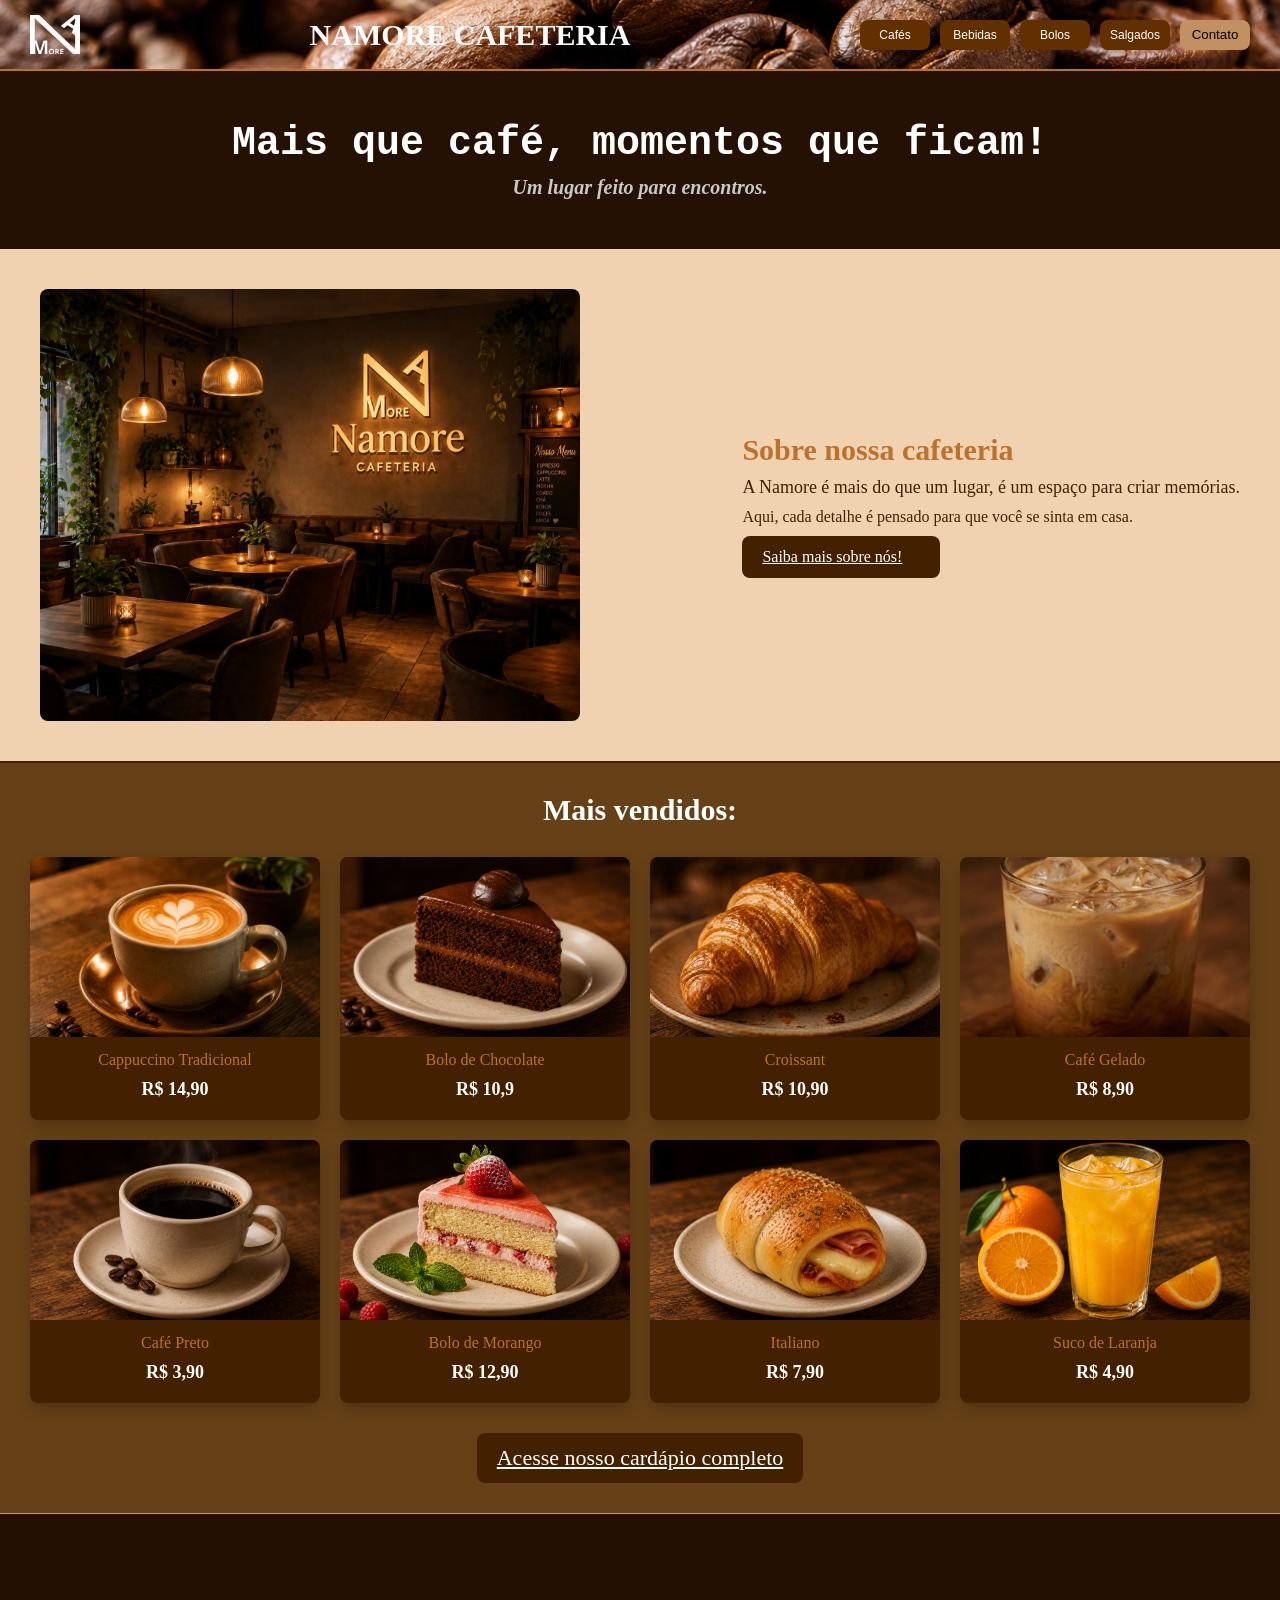
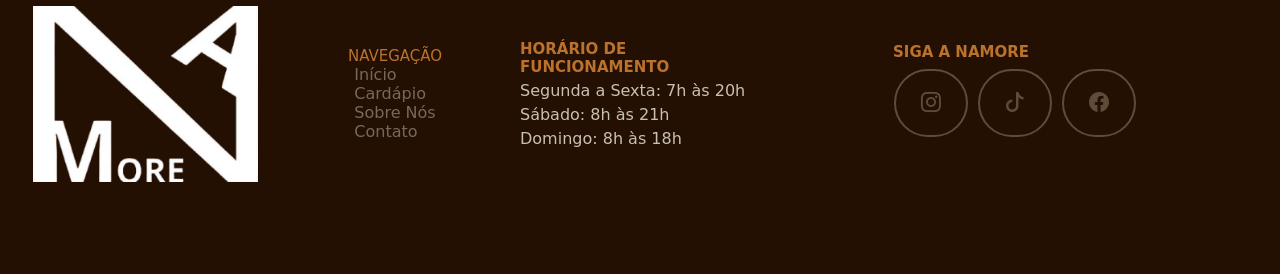
==== index.html @ 8150a4b7 "Add files via upload" ====
<!DOCTYPE html>
<html lang="pt-br">
<head>
    <meta charset="UTF-8">
    <meta name="viewport" content="width=device-width, initial-scale=1.0">
    <title>Namore Cafeteria</title>
    <link rel="stylesheet" href="index/style.css">
    <link rel="stylesheet" href="sobre/style-sobre.css">
    <link rel="stylesheet" href="https://cdn.jsdelivr.net/npm/bootstrap-icons@1.11.3/font/bootstrap-icons.min.css">
    
    <meta property="og:description" content="Um espaço aconchegante para viver momentos especiais com cafés, doces e boas conversas.">
    <meta property="og:type" content="website">
    <meta name="twitter:card" content="summary_large_image">
    <meta property="og:image" content="https://i.ibb.co/7dNnGS3p/logo-namore.png">
    <link rel="icon" type="image/png" href="index/img/logo-namore.png">

</head>
<body>

    <header>
        <div class="logo-nome">
            <img id="logo-cafeteria" src="index/img/logo-namore.png" alt="Logo Namore Cafeteria">
        </div>

        <h1 id="nome-cafeteria">NAMORE CAFETERIA</h1>

        <div class="botoes">
            <a href="#catalogo-produtos"><button class="botao-produto">Cafés</button></a>
            <a href="#catalogo-produtos"><button class="botao-produto">Bebidas</button></a>
            <a href="#catalogo-produtos"><button class="botao-produto">Bolos</button></a>
            <a href="#catalogo-produtos"><button class="botao-produto">Salgados</button></a>
            <a href="contato.html"><button class="botao-contato">Contato</button></a>
        </div>
    </header>

    <section class="frases">
        <h2 id="frase-principal">Mais que café, momentos que ficam!</h2>
        <h3 id="frase-secundaria">Um lugar feito para encontros.</h3>
    </section>

    <main>
        <section class="sobre">
            <img id="imagem-namore" src="index/img/sobre-namore.png" alt="Imagem da cafeteria Namore">
            <div class="descricao">
                <h3>Sobre nossa cafeteria</h3>
                <p id="p-descricao-cafe">A Namore é mais do que um lugar, é um espaço para criar memórias.</p>
                <p id="p-descricao-detalhe">Aqui, cada detalhe é pensado para que você se sinta em casa.</p>
                <a href="sobre-nos.html" class="link-botao">Saiba mais sobre nós!</a>
            </div>
        </section>

        <section class="ctlg">
            <h3 id="catalogo-produtos">Mais vendidos:</h3>
            <section class="card-produtos">

                <div class="cards">
                    <img class="imagem-catalogo" src="index/img/cappuccino.jpeg" alt="Cappuccino Tradicional">
                    <p class="descricao-produto">Cappuccino Tradicional</p>
                    <p class="preco-produto">R$ 14,90</p>
                </div>

                <div class="cards">
                    <img class="imagem-catalogo" src="index/img/bolo.png" alt="Bolo de Chocolate">
                    <p class="descricao-produto">Bolo de Chocolate</p>
                    <p class="preco-produto">R$ 10,9</p>
                </div>

                <div class="cards">
                    <img class="imagem-catalogo" src="index/img/salgado.png" alt="Croissant">
                    <p class="descricao-produto">Croissant</p>
                    <p class="preco-produto">R$ 10,90</p>
                </div>

                <div class="cards">
                    <img class="imagem-catalogo" src="index/img/bebida.png" alt="Café Gelado">
                    <p class="descricao-produto">Café Gelado</p>
                    <p class="preco-produto">R$ 8,90</p>
                </div>

                <div class="cards">
                    <img class="imagem-catalogo" src="index/img/cafepreto.png" alt="Café Preto">
                    <p class="descricao-produto">Café Preto</p>
                    <p class="preco-produto">R$ 3,90</p>
                </div>

                <div class="cards">
                    <img class="imagem-catalogo" src="index/img/bolo2.png" alt="Bolo de Morango">
                    <p class="descricao-produto">Bolo de Morango</p>
                    <p class="preco-produto">R$ 12,90</p>
                </div>

                <div class="cards">
                    <img class="imagem-catalogo" src="index/img/italiano.png" alt="Italiano">
                    <p class="descricao-produto">Italiano</p>
                    <p class="preco-produto">R$ 7,90</p>
                </div>

                <div class="cards">
                    <img class="imagem-catalogo" src="index/img/sucolaranja.png" alt="Suco de Laranja">
                    <p class="descricao-produto">Suco de Laranja</p>
                    <p class="preco-produto">R$ 4,90</p>
                </div>
            </section>
            <a href="cardapio.html" id="botao-produtos">Acesse nosso cardápio completo</a>
        </section>
    </main>

    <footer class="rodape">
        <div id="logo-rodape">
            <img src="index/img/logo-namore.png" alt="">
        </div>

        <div id="nav-rodape">
            <h3>NAVEGAÇÃO</h3>
            <ul>
                <a href="index.html"><li>Início</li></a>
                <a href="cardapio.html"><li>Cardápio</li></a>
                <a href="sobre-nos.html"><li>Sobre Nós</li></a>
                <a href="contato.html"><li>Contato</li></a>
            </ul>
        </div>

        <div id="infos-rodape">
        <div id="nav-infos">
            <h3>HORÁRIO DE FUNCIONAMENTO</h3>
            <ul>
                <li>Segunda a Sexta: 7h às 20h</li>
                <li>Sábado: 8h às 21h</li>
                <li>Domingo: 8h às 18h</li>
            </ul>
        </div>
        </div>
        
        <div id="redes-sociais">
            <h3>SIGA A NAMORE</h3>
            <div id="icon-redes">
                <ul>
                    <a href="https://www.instagram.com" target="_blank"><li><i class="bi bi-instagram"></i></li></a>
                    <a href="https://www.tiktok.com/" target="_blank"><li><i class="bi bi-tiktok"></i></li></a>
                    <a href="https://www.facebook.com" target="_blank"><li><i class="bi bi-facebook"></i></li></a>
                </ul>
            </div>           
        </div>
    </footer>   
</div>


</body>
</html>
---- index/style.css ----
* {
    margin: 0;
    padding: 0;
    box-sizing: border-box;
}

/* Tags */
body {
    background-color: #1f0f00;
    font-family: 'Trebuchet MS', Arial, sans-serif;
    scroll-behavior: smooth;
}

header {
    background-image: url('img/graos.png');
    background-size: cover;
    background-position: center;
    border-bottom: 2px solid #bb722d;
    display: flex;
    justify-content: space-between;
    align-items: center;
    padding: 15px 30px;
}

main {
    background-color: #664117;
}

footer {
    background-color: #1f0f00;
    padding: 20px;
}

h3 {
    font-size: 30px;
    color: #bb722d;
}

/* Classes */
.logo-nome {
    display: flex;
    align-items: center;
}

.botoes {
    display: flex;
    gap: 10px;
}

.frases {
    display: flex;
    flex-direction: column;
    align-items: center;
    margin: 50px 20px;
    text-align: center;
}

.sobre {
    background-color: rgb(240, 210, 176);
    border-bottom: 2px solid #422000;
    display: flex;
    align-items: center;
    justify-content: space-between;
    padding: 40px;
    gap: 40px;
}

.descricao {
    display: flex;
    flex-direction: column;
    gap: 10px;
}

.ctlg {
    text-align: center;
    padding: 30px;
}

.card-produtos {
    display: grid;
    grid-template-columns: repeat(4, 1fr);
    gap: 20px;
    margin-top: 30px;
}

.cards {
    background-color: #422000;
    border-radius: 8px;
    overflow: hidden;
    box-shadow: 1px 8px 16px rgba(0, 0, 0, 0.2);
    transition: transform 0.3s ease;
}

.cards:hover {
    transform: translateY(-5px);
}

.imagem-catalogo {
    width: 100%;

    height: 180px;

    object-fit: cover;
}

.descricao-produto {
    font-size: 16px;
    color: #bb722d;
    margin-top: 10px;
}

.preco-produto {
    font-size: 18px;
    color: white;
    font-weight: bold;
    margin: 10px 0 20px;
}

.informacoes {
    background-color: #301700;
    display: flex;
    justify-content: space-between;
    gap: 40px;
    padding: 50px;
    border-radius: 8px;
}

.informacoes-navegacao {
    display: flex;
    flex-direction: column;
    gap: 15px;
}

.informacoes-social {
    display: flex;
    flex-direction: column;
    gap: 15px;
}

.informacoes-contato {
    display: flex;
    flex-direction: column;
    gap: 10px;
    color: white;
}

.inf {
    margin-bottom: 15px;
}

.botao-navegacao {
    color: #dbdbdb;
    transition: color 0.3s ease;
}

.botao-navegacao:hover {
    color: white;
}

.botao-social {
    color: #dbdbdb;
    transition: color 0.3s ease;
}

.botao-social:hover {
    color: white;
}

.link-botao {
    display: inline-block;
    background-color: #422000;
    color: white;
    width: 198px;
    border: none;
    border-radius: 8px;
    padding: 12px 20px;
    cursor: pointer;
    transition: background-color 0.3s ease;
}

.link-botao:hover {
    background-color: #874000;
}

.botao-produto {
    font-size: 12px;
    width: 70px;
    height: 30px;
    color: white;
    background-color: #612f00;
    border: none;
    border-radius: 8px;
    cursor: pointer;
    transition: background-color 0.3s ease;
}

.botao-produto:hover {
    background-color: #874000;
}

/* IDs */

.botao-contato {
    width: 70px;
    height: 30px;
    border: none;
    border-radius: 8px;
    background-color: #c29061;
    color: rgb(0, 0, 0);
    cursor: pointer;
    transition: background-color 0.3s ease;
}

#botao-contato:hover {
    background-color: #6b4a2d;
    color: whitesmoke;
}

#logo-cafeteria {
    width: 50px;
    height: auto;
}

#nome-cafeteria {
    color: white;
    font-size: 30px;
}

#frase-principal {
    color: white;
    font-size: 40px;
    font-family: monospace;
}

#frase-secundaria {
    color: rgb(201, 201, 201);
    font-size: 20px;
    font-style: italic;
    margin-top: 10px;
}

#imagem-namore {
    width: 45%;
    border-radius: 8px;
}

#p-descricao-cafe {
    font-size: 18px;
    color: #422000;
}

#p-descricao-detalhe {
    font-size: 16px;
    color: #422000;
}

#catalogo-produtos {
    color: white;
    margin-bottom: 10px;
}

#botao-produtos {
    display: inline-block;
    background-color: #422000;
    color: white;
    border: none;
    border-radius: 8px;
    padding: 12px 20px;
    margin-top: 30px;
    cursor: pointer;
    transition: background-color 0.3s ease;
    font-size: 22px;
    font-family: Georgia, serif;
}

#botao-produtos:hover {
    background-color: #874000;
}

#botao-sobre {
    display: inline-block;
    background-color: #422000;
    color: white;
    border: none;
    border-radius: 8px;
    padding: 12px 20px;
    cursor: pointer;
    transition: background-color 0.3s ease;
}

#botao-sobre:hover {
    background-color: #874000;
}

/* Responsividade */

@media (max-width: 1024px) {

    .card-produtos {
        grid-template-columns: repeat(2, 1fr);
    }

    .sobre {
        flex-direction: column;

        text-align: center;
    }

    #imagem-namore {
        width: 100%;
    }

    .informacoes {
        flex-direction: column;

        text-align: center;
    }
}

@media (max-width: 768px) {

    header {
        flex-direction: column;

        gap: 20px;
    }

    .botoes {
        flex-wrap: wrap;

        justify-content: center;
    }

    .card-produtos {
        grid-template-columns: 1fr;
    }

    #nome-cafeteria {
        text-align: center;
    }

    #frase-principal {
        font-size: 30px;
    }

    #frase-secundaria {
        font-size: 18px;
    }

    h3 {
        font-size: 24px;
    }
}
---- sobre/style-sobre.css ----
/*deixei essa mensagem pra ver se atualizou o github*/

body{
    background-color: #251004;
    margin: 0 auto !important;
font-family: "Palatino Linotype", "Book Antiqua", Palatino, serif;
    
}

.sobre-nos{
    background-image: url(https://i.ibb.co/mVFFkJDJ/background-sobre.png);
    background-size: cover;
    background-color: #302e2e54;
    display: flex;
    align-items: center;
    box-shadow:
  0px 8px 15px -5px rgba(0, 0, 0, 1);
}

.sobre-nos h1{
    font-weight: lighter;
}

#txt-sobre{
    margin: 20vh;
    z-index: 1;
    padding: 90px;
    text-shadow: 2px 2px 9px #000000;
    border-radius: 90px;
}

#txt-sobre h1{
    color: #fff;   
    font-size: 90px;
    z-index: 1;
    margin-bottom: -20px;
}

#txt-sobre p{
    color: #fff;
    font-size: 22px;
    text-align: left;
    width: 80%;
    font-family: sans-serif;
}

#txt-sobre button{
    width: 220px;
    height: 40px;
    background-color: #6f624e;
    border: none;
    border-radius: 9px;
    cursor: pointer;    
    margin: 5px;
    color: #fff;
    font-weight: lighter;
    font-size: 15px;
}

#txt-sobre button:hover{
    scale: 1.05;
    transition: 0.6s;
}


#nossa-historia{
    background-color: #F6EFE8;
    height: 100vh;  
    display: flex;
    align-items: center;
    width: 100%;
}

#txt-nossa-historia{
    width: 50%;
    margin: 15%;
}    
#txt-nossa-historia p{
    font-size: 17px;
    width: 100%;    
    text-align: justify;
    font-family: sans-serif;

}

#txt-nossa-historia h3{
    color: #251004;
    font-size: 50px;
    width: 100%;
    margin-bottom: 15px;
    text-align: left;
}

#img-nossa-historia{
    width: 50%;
}

#img-nossa-historia img{
    border-radius: 30px;
    width: 450px;
    margin-top: 30px;  
    margin-right: 150px;
}

#ns{
    color:  #b89b72;
}

#linha {
    margin-top: -60px !important;
}

.nossos-valores{
    background-color: #ecd9c7;
    align-items: center;
    justify-content: center;
    display: flex;
    flex-direction: column;
    height: 50vh;

}

.nossos-valores h4{
    font-size: 22px;
    text-align: center;
    padding-top: 30px;
}

.nossos-valores h3{
    margin-top: -2px;
    color: #3e372c;
}

#valores{
    display: flex;
    align-items: center;
    justify-content: center;
    margin: 0 auto;
}

#valores .box{
    width: 250px;
    margin: 50px;
    margin-top: 20px;
    text-align: center;
}

.box h3{
    font-size: 32px;
}
.box p{
    font-size: 18px;
}
#box img{
    width: 190px;
}

.bi-flower1{
    font-size: 25px;
    color:  #b89b72;
}

i{
    color: #4d2109;
    z-index: 1;
    font-size: 35px;
}

#divisoria-horizontal{
    display: flex;
}

.divider{
    display: flex;
    align-items: center;
    gap: 15px;
}

.divider::before,
.divider::after{
    content: "";
    width: 80px;
    height: 2px;
    background-color: #b89b72;
}

.divider span{
    color: #b89b72;
    font-size: 18px;
}

.divider2{
    display: flex;
    align-items: center;
    justify-content: center;
    gap: 15px;
    margin: -10px 0;
}

.divider22::before,
.divider2::after{
    content: "";
    width: 2px;
    height: 150px;
    background-color: #bda5848a;
}

.divider2 span{
    color: #b89b72;
    font-size: 18px;
}

.container{
    width: 1080px !important;
    max-width: 1200px!important;      
    margin: 0 auto!important;         
    padding: 0 20px!important;
}

.nossa-promessa{
    background-image: url(https://i.ibb.co/Q4d7Xdm/fachada-loja2.png);
    background-size: cover;    
    height: 50vh;
    align-items: center;
    justify-content: center;
    display: flex;
    flex-direction: column;

}

#txt-promessa {
    color: #e4e4e4;
    width: 50%;     
    margin-left: 100vh;
    
}

#txt-promessa h3{
    font-size: 38px;
    width: 60%;
    font-weight: lighter;
    margin: 15px 0px;
}

#txt-promessa p{
    font-family: system-ui, -apple-system, BlinkMacSystemFont, 'Segoe UI', Roboto, Oxygen, Ubuntu, Cantarell, 'Open Sans', 'Helvetica Neue', sans-serif;
    width: 55vh;
    font-weight: 400;

}

.rodape{
    background-color: #241003;
    height: 40vh;
    display: flex;
    justify-content: space-between;
    border-top: 1px solid #b89b72;
}

#logo-rodape{
    width: 25%;
    justify-content: center;
    align-items: center;
    display: flex;

}

#logo-rodape img{
    width: 25vh;
}

#nav-rodape{
    width: 25%;
    justify-content: center;
    align-items: center;
    display: flex;
    flex-direction: column;
    color: #b89b72;
    }

#nav-rodape h3{
    font-family: system-ui, -apple-system, BlinkMacSystemFont, 'Segoe UI', Roboto, Oxygen, Ubuntu, Cantarell, 'Open Sans', 'Helvetica Neue', sans-serif;
    font-weight: 500;
    font-size: 15px;
}

#nav-rodape ul{
    list-style-type: none;
}
#nav-rodape li{
    color: #e2dccedc;
    font-family: system-ui, -apple-system, BlinkMacSystemFont, 'Segoe UI', Roboto, Oxygen, Ubuntu, Cantarell, 'Open Sans', 'Helvetica Neue', sans-serif;
    font-weight: 500;
}

#nav-rodape a{
    text-decoration: none;
     opacity: 0.5;
}

#nav-rodape a:hover{
    cursor: pointer;
    opacity: 1;
    transition: 0.5s;
}
#infos-rodape{
    width: 25%;
    justify-content: center;
    align-items: center;
    display: flex;
    flex-direction: column;
    color: #b89b72;
    }

#nav-infos h3{
    font-family: system-ui, -apple-system, BlinkMacSystemFont, 'Segoe UI', Roboto, Oxygen, Ubuntu, Cantarell, 'Open Sans', 'Helvetica Neue', sans-serif;
    font-size: 15px;
}

#nav-infos li {
    list-style-type: none;
    color: #e2dccedc;
    margin-top: 5px;
    font-family: system-ui, -apple-system, BlinkMacSystemFont, 'Segoe UI', Roboto, Oxygen, Ubuntu, Cantarell, 'Open Sans', 'Helvetica Neue', sans-serif;
    font-weight: 500;
}

#redes-sociais{
    width: 25%;
    justify-content: center;
    align-items: center;
    display: flex;
    flex-direction: column;
    color: #b89b72;
    margin: 90px;
}

#redes-sociais h3{
    font-family: system-ui, -apple-system, BlinkMacSystemFont, 'Segoe UI', Roboto, Oxygen, Ubuntu, Cantarell, 'Open Sans', 'Helvetica Neue', sans-serif;
    font-size: 15px;
    margin-left: -12vh;
    
}

#icon-redes{
    padding: 30px;
}

#icon-redes ul{
    display: flex;
    
}

#icon-redes li {
    list-style-type: none;
    color: #e2dccedc;
    font-family: system-ui, -apple-system, BlinkMacSystemFont, 'Segoe UI', Roboto, Oxygen, Ubuntu, Cantarell, 'Open Sans', 'Helvetica Neue', sans-serif;
}

#icon-redes i{
    font-size: 20px;
    padding: 20px 25px;
    border: 2px solid #e4d3b4;
    border-radius: 90px;
    margin: 5px;
    color:  #e4d3b4;;
    opacity: 0.3;
}

#icon-redes i:hover{
    opacity: 1;
    transition: 1s;
    scale: 1.1;
}

.formulario-body {
    background-color: #e5dccf;
    font-family: system-ui, -apple-system, BlinkMacSystemFont, 'Segoe UI', Roboto, Oxygen, Ubuntu, Cantarell, 'Open Sans', 'Helvetica Neue', sans-serif;
}

.formulario {
    width: 100%;
    max-width: 1200px;
    display: flex;
    margin: 0 auto;
    padding: 30px;
    gap: 40px; 
}

.form-esq {
    width: 50%;
    display: flex;
    flex-direction: column;
    justify-content: center;
}

#txt-form {
    width: 100%;
    margin-bottom: 20px;
}

#txt-form h3 {
    color: #251004;
    font-family: "Palatino Linotype", "Book Antiqua", Palatino, serif;
    margin-bottom: 10px;
}

#txt-form p {
    color: #6f624e;
    line-height: 1.5;
}

#forms {
    width: 100%;
}

#form-linha {
    display: flex;
    width: 100%;
    gap: 10px;
    margin-bottom: 10px;
}

#form-linha input {
    flex: 1;
    padding: 10px;
    border: 1px solid #937446;
    border-radius: 5px;
    background-color: transparent;
    outline: none;
}

.form-area input {
    width: 100% !important;
    height: 150px;
}

.checkbox-line {
    display: flex;
    align-items: center;
    padding: 10px 0;
}

.checkbox-line p {
    margin-left: 10px;
    color: #6f624e;
    font-size: 0.9rem;
}

#enviar-msg {
    background-color: #9d8157;
    padding: 15px;
    width: 100%;
    max-width: 300px;
    border: none;
    border-radius: 5px;
    color: #fff;
    font-weight: bold;
    margin-top: 10px;
}

#enviar-msg:hover {
    transform: scale(1.05);
    transition: 0.5s;
    background-color: #6a5028;
    cursor: pointer;
}

#enviar-msg i {
    color: #fff;
    font-size: 15px;
    font-weight: 900;
    margin-right: 15px;
}

.form-dir {
    width: 50%;
    display: flex;
    flex-direction: column;
    gap: 20px;
}

#form-img img {
    width: 100%;
    border-radius: 15px;
    border: 1px solid #c86a34;
    object-fit: cover;
}

iframe {
    border-radius: 30px !important;
    width: 100%;
    height: 350px;
    border: 1px solid #c86a34;
}


@media (max-width: 768px) {

    .sobre-nos{
        height: 95vh;
        background-position: -85vh !important;
    }


    #txt-sobre{
        margin: 0 !important;
        padding: none;
        margin-top: 90px !important;
    }

    #txt-sobre h1{
        font-size: 48px !important;
        margin-bottom: none !important;
        text-align: left;
    }

    #txt-sobre p{
        font-size: 18px;
        width: 100%;
        text-align: left;
        padding-top:20px;
        padding-bottom: 20px;
    }


    #txt-sobre button{
    width: 220px;
    height: 40px;
    background-color: #6f624e;
    border: none;
    border-radius: 9px;
    cursor: pointer;    
    margin: -5px;
    color: #fff;
    font-weight: lighter;
    font-size: 15px;
    justify-content: center;
}

    #txt-sobre button:hover{
    scale: 1.05;
    transition: 0.6s;
}

    #nossa-historia{
    background-color: #F6EFE8;
    height: 100vh;  
    display: block !important;
    padding-left: 50px;
    }

#txt-nossa-historia{
    display: block;
    margin: 0 auto;
    width: 100%;
}    
#txt-nossa-historia p{
    font-size: 16px;
    width: 80%;    
    text-align: justify;
    font-family: sans-serif;

}

#txt-nossa-historia h3{
    color: #251004;
    font-size: 40px;
    width: 100% !important;
    text-align: left;
    

}
#img-nossa-historia img{
    width: 35vh;
    margin: 0 auto;
    display: flex;
    align-items: center;
    margin-top: 30px;
}

#ns{
    text-align: left !important;
    color:  #b89b72;
    padding-top: 30px;
    padding-bottom: 5px;
}

#linha {
    margin-top: -2  0px !important;
}

.divider{
    align-items: center;
    gap: 45px;
    margin-top: -15px;
}


.nossos-valores{
    display: flex !important;
    flex-direction: column !important;
    height: 150vh;

}

.nossos-valores h4{
    font-size: 22px;
    text-align: center;
    padding-top: 10px !important;
    padding-bottom: 20px;
    
}

.nossos-valores h3{
    margin-top: 2px !important;
    color: #3e372c;
    padding:5px;
}

#valores{
    display: block !important;
    align-items: center;
    justify-content: center;
    margin: 0 auto;
}

#valores .box{
    padding: 5px;
}

#valores .box{
    text-align: center;
}

.box h3{
    font-size: 32px;
}
.box p{
    font-size: 18px;
}
#box img{
    width: 190px;
}

.bi-flower1{
    font-size: 25px;
    color:  #b89b72;
}

i{
    color: #4d2109;
    z-index: 1;
    font-size: 35px;
}

#divisoria-horizontal{
    display: flex;
}

.divider{
    display: flex;
    align-items: center;
    gap: 15px;
}

.divider::before,
.divider::after{
    content: "";
    width: 110px;
    height: 2px;
    background-color: #b89b72;
}

.divider span{
    color: #b89b72;
    font-size: 18px;
}

.divider2{
    display: none;

}
.container{
    width: 100% !important;
    margin: 0 auto!important;         
    padding: 0px 20px!important;
            flex-direction: column; 

}

.nossa-promessa{
    background-image: url(https://i.ibb.co/Q4d7Xdm/fachada-loja2.png);
    background-size: cover;    
    height: 65vh !important;
    display: block !important;
    background-position: -80vh;
    width: 100% !important;
    display: grid !important;
}

#txt-promessa {
    color: #e4e4e4;
    margin: 0 auto !important;  
    width: 80% !important;
    margin-left: 0vh;  
}

#txt-promessa h3{
    font-size: 28px;
    font-weight: bold;
    width: 100%;
    text-align: left;
}

#txt-promessa p{
    font-family: system-ui, -apple-system, BlinkMacSystemFont, 'Segoe UI', Roboto, Oxygen, Ubuntu, Cantarell, 'Open Sans', 'Helvetica Neue', sans-serif;
    font-weight: 400;
    text-align: left;
    width: 100% !important;
    font-size: 14px !important;
    
}

.rodape{
    background-color: #150901;
    height: 60vh;
    display: flex;
    border-top: 1px solid #b89b72;
    width: 100% !important;
    justify-content: center !important;
    flex-direction: column;
}


#logo-rodape{
    width: 100%;
    justify-content: center;
    align-items: center;
}

#logo-rodape img{
    width: 15vh;
}

#nav-rodape{
    display: none;
    }

#nav-rodape h3{
    font-family: system-ui, -apple-system, BlinkMacSystemFont, 'Segoe UI', Roboto, Oxygen, Ubuntu, Cantarell, 'Open Sans', 'Helvetica Neue', sans-serif;
    font-weight: 500;
    margin-bottom: -5px;
    font-size: 15px;
    margin-left: -6vh;
}

#nav-rodape ul{
    list-style-type: none;
}
#nav-rodape li{
    margin-left: -11vh;
    color: #e2dccedc;
    font-family: system-ui, -apple-system, BlinkMacSystemFont, 'Segoe UI', Roboto, Oxygen, Ubuntu, Cantarell, 'Open Sans', 'Helvetica Neue', sans-serif;
    font-weight: 500;
}

#nav-rodape a{
    text-decoration: none;
        opacity: 0.5;

    }

#nav-rodape a:hover{
    cursor: pointer;
    opacity: 1;
    transition: 0.5s;
}
#infos-rodape{
    width: 100%;
    justify-content: center;
    align-items: center;
    display: flex;
    flex-direction: column;
    color: #b89b72;
    }

#nav-infos h3{
    font-family: system-ui, -apple-system, BlinkMacSystemFont, 'Segoe UI', Roboto, Oxygen, Ubuntu, Cantarell, 'Open Sans', 'Helvetica Neue', sans-serif;
    font-size: 15px;
    text-align: center;
}

#nav-infos li {
    list-style-type: none;
    margin-left: -5vh;
    color: #e2dccedc;
    margin-top: 5px;
    font-family: system-ui, -apple-system, BlinkMacSystemFont, 'Segoe UI', Roboto, Oxygen, Ubuntu, Cantarell, 'Open Sans', 'Helvetica Neue', sans-serif;
    font-weight: 500;
    text-align: center;
}

#redes-sociais{
    width: 100%;
    display: flex;
    color: #b89b72;
    margin: 0 auto !important;
}

#redes-sociais h3{
    font-family: system-ui, -apple-system, BlinkMacSystemFont, 'Segoe UI', Roboto, Oxygen, Ubuntu, Cantarell, 'Open Sans', 'Helvetica Neue', sans-serif;
    font-size: 15px;
    margin: 0 auto !important;
    margin-left: 16vh !important;
}

#icon-redes ul{
    display: flex;
    width: 100%;
}

#icon-redes li {
    list-style-type: none;
    color: #e2dccedc;
    font-family: system-ui, -apple-system, BlinkMacSystemFont, 'Segoe UI', Roboto, Oxygen, Ubuntu, Cantarell, 'Open Sans', 'Helvetica Neue', sans-serif;
}

#icon-redes{
    margin: 0 auto !important;
    align-items: center;
    margin-left: 5vh !important;
}

#icon-redes i{
    font-size: 20px;
    padding: 20px 25px;
    border: 2px solid #e4d3b4;
    border-radius: 90px;
    margin: 5px;
    color:  #e4d3b4;
}

@media (max-width: 768px) {
    .formulario {
        flex-direction: column;
        padding: 20px;
        gap: 30px;
    }

    .form-esq, .form-dir {
        width: 100%;
    }

    #form-linha {
        flex-direction: column;
        gap: 10px;
        margin-bottom: 0;
    }

    #form-linha input {
        width: 100%;
        margin-bottom: 10px;
    }

    #enviar-msg {
        max-width: 100%;
    }

    iframe {
        height: 250px;
    }
}



}

#alerta-sucesso {
    position: fixed;
    top: 0;
    left: 0;
    width: 100vw;
    height: 100vh;
    background-color: rgba(0, 0, 0, 0.6);
    display: flex;
    align-items: center;
    justify-content: center;
    z-index: 9999;
    
    opacity: 0;
    pointer-events: none;
    transition: opacity 0.3s ease;
}

#alerta-sucesso.mostrar {
    opacity: 1;
    pointer-events: auto;
}

.alerta-conteudo {
    background-color: #fff;
    padding: 30px;
    border-radius: 15px;
    text-align: center;
    width: 90%;
    max-width: 400px;
    box-shadow: 0 10px 25px rgba(0,0,0,0.2);
    border-top: 5px solid #9d8157;
    transform: translateY(-20px);
    transition: transform 0.3s ease;
}

#alerta-sucesso.mostrar .alerta-conteudo {
    transform: translateY(0);
}

.icone-sucesso {
    font-size: 50px;
    color: #28a745;
    display: block;
    margin-bottom: 15px;
}

.alerta-conteudo h3 {
    color: #251004;
    font-family: "Palatino Linotype", "Book Antiqua", Palatino, serif;
    margin-bottom: 10px;
    font-size: 1.5rem;
}

.alerta-conteudo p {
    color: #6f624e;
    line-height: 1.5;
    margin-bottom: 20px;
}

#fechar-alerta {
    background-color: #9d8157;
    color: #fff;
    border: none;
    padding: 10px 30px;
    border-radius: 5px;
    font-weight: bold;
    cursor: pointer;
    transition: 0.3s;
}

#fechar-alerta:hover {
    background-color: #6a5028;
    transform: scale(1.05);
}
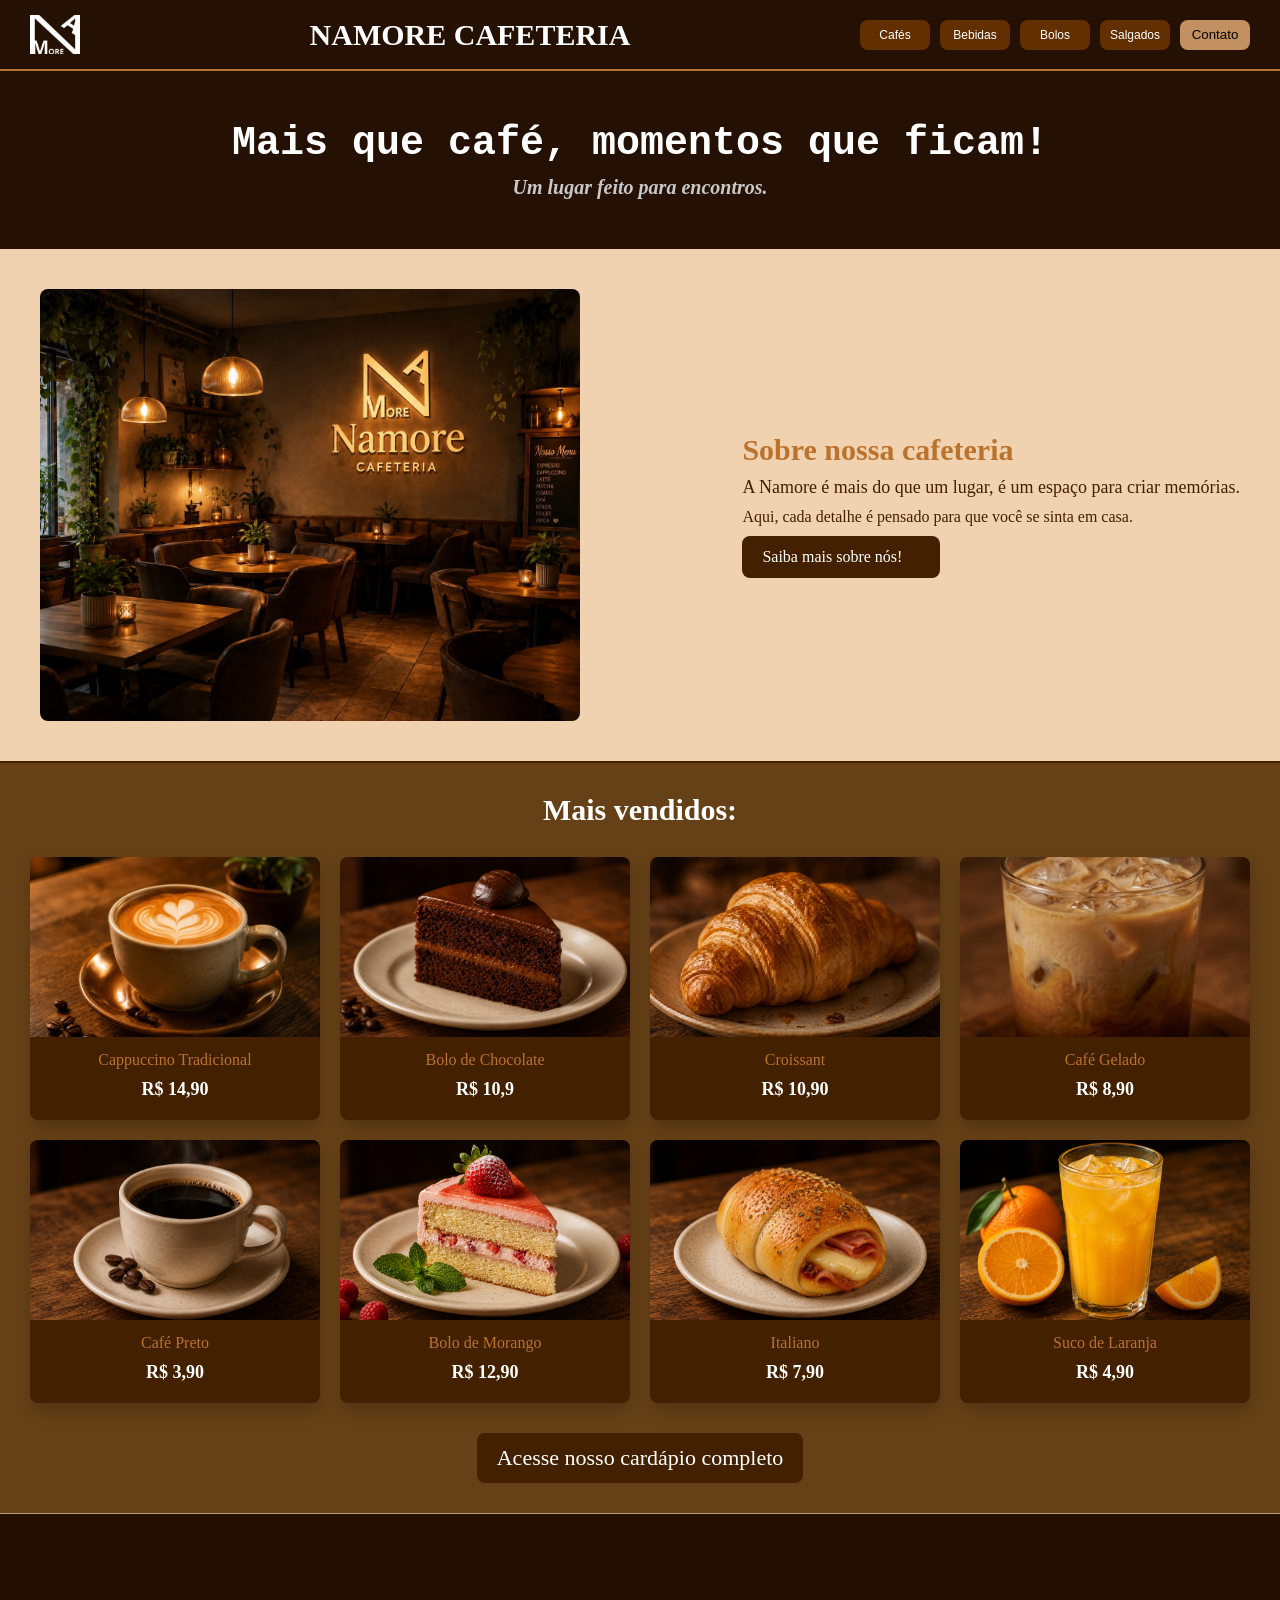
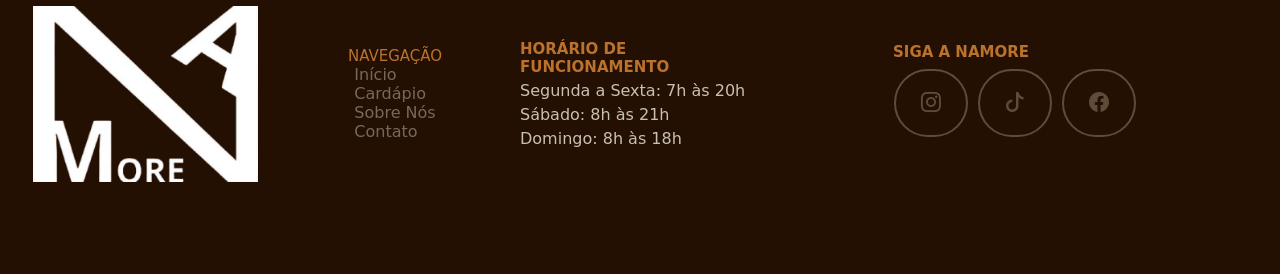
==== commit a374b1b8: "att arquivos geral" ====
--- a/index.html
+++ b/index.html
@@ -4,7 +4,7 @@
     <meta charset="UTF-8">
     <meta name="viewport" content="width=device-width, initial-scale=1.0">
     <title>Namore Cafeteria</title>
-    <link rel="stylesheet" href="index/style.css">
+    <link rel="stylesheet" href="style.css">
     <link rel="stylesheet" href="sobre/style-sobre.css">
     <link rel="stylesheet" href="https://cdn.jsdelivr.net/npm/bootstrap-icons@1.11.3/font/bootstrap-icons.min.css">
     
--- a/style.css
+++ b/style.css
@@ -0,0 +1,316 @@
+* {
+    margin: 0;
+    padding: 0;
+    box-sizing: border-box;
+}
+
+/* Tags */
+body {
+    background-color: #1f0f00;
+    font-family: 'Trebuchet MS', Arial, sans-serif;
+    scroll-behavior: smooth;
+}
+
+header {
+    background-image: url('img/graos.png');
+    background-size: cover;
+    background-position: center;
+    border-bottom: 2px solid #bb722d;
+    display: flex;
+    justify-content: space-between;
+    align-items: center;
+    padding: 15px 30px;
+}
+
+main {
+    background-color: #664117;
+}
+
+footer {
+    background-color: #1f0f00;
+    padding: 20px;
+}
+
+h3 {
+    font-size: 30px;
+    color: #bb722d;
+}
+
+/* Classes */
+.logo-nome {
+    display: flex;
+    align-items: center;
+}
+
+.botoes {
+    display: flex;
+    gap: 10px;
+}
+
+.frases {
+    display: flex;
+    flex-direction: column;
+    align-items: center;
+    margin: 50px 20px;
+    text-align: center;
+}
+
+.sobre {
+    background-color: rgb(240, 210, 176);
+    border-bottom: 2px solid #422000;
+    display: flex;
+    align-items: center;
+    justify-content: space-between;
+    padding: 40px;
+    gap: 40px;
+}
+
+.descricao, .informacao-contato {
+    display: flex;
+    flex-direction: column;
+    gap: 10px;
+}
+
+.ctlg {
+    text-align: center;
+    padding: 30px;
+}
+
+.card-produtos {
+    display: grid;
+    grid-template-columns: repeat(4, 1fr);
+    gap: 20px;
+    margin-top: 30px;
+}
+
+.cards {
+    background-color: #422000;
+    border-radius: 8px;
+    overflow: hidden;
+    box-shadow: 1px 8px 16px rgba(0, 0, 0, 0.2);
+    transition: transform 0.3s ease;
+}
+
+.cards:hover {
+    transform: translateY(-5px);
+}
+
+.imagem-catalogo {
+    width: 100%;
+    height: 180px;
+    object-fit: cover;
+}
+
+.descricao-produto {
+    font-size: 16px;
+    color: #bb722d;
+    margin-top: 10px;
+}
+
+.preco-produto {
+    font-size: 18px;
+    color: white;
+    font-weight: bold;
+    margin: 10px 0 20px;
+}
+
+.informacoes {
+    background-color: #301700;
+    display: flex;
+    justify-content: space-between;
+    gap: 40px;
+    padding: 50px;
+    border-radius: 8px;
+}
+
+.informacoes-navegacao, .informacoes-social {
+    display: flex;
+    flex-direction: column;
+    gap: 15px;
+}
+
+.inf {
+    margin-bottom: 15px;
+}
+
+.botao-navegacao, .botao-social {
+    color: #dbdbdb;
+    transition: color 0.3s ease;
+}
+
+.botao-navegacao:hover, .botao-social:hover {
+    color: white;
+}
+
+.link-botao {
+    display: inline-block;
+    background-color: #422000;
+    color: white;
+    width: 198px;
+    border: none;
+    border-radius: 8px;
+    padding: 12px 20px;
+    cursor: pointer;
+    transition: background-color 0.3s ease;
+}
+
+a{
+    text-decoration: none !important;
+}
+
+.link-botao:hover, .botao-produtos:hover, botao-sobre:hover {
+    background-color: #874000;
+}
+
+.botao-produto {
+    font-size: 12px;
+    width: 70px;
+    height: 30px;
+    color: white;
+    background-color: #612f00;
+    border: none;
+    border-radius: 8px;
+    cursor: pointer;
+    transition: background-color 0.3s ease;
+}
+/* IDs */
+
+.botao-contato {
+    width: 70px;
+    height: 30px;
+    border: none;
+    border-radius: 8px;
+    background-color: #c29061;
+    color: rgb(0, 0, 0);
+    cursor: pointer;
+    transition: background-color 0.3s ease;
+}
+
+#botao-contato:hover {
+    background-color: #6b4a2d;
+    color: whitesmoke;
+}
+
+#logo-cafeteria {
+    width: 50px;
+    height: auto;
+}
+
+#nome-cafeteria {
+    color: white;
+    font-size: 30px;
+}
+
+#frase-principal {
+    color: white;
+    font-size: 40px;
+    font-family: monospace;
+}
+
+#frase-secundaria {
+    color: rgb(201, 201, 201);
+    font-size: 20px;
+    font-style: italic;
+    margin-top: 10px;
+}
+
+#imagem-namore {
+    width: 45%;
+    border-radius: 8px;
+}
+
+#p-descricao-cafe {
+    font-size: 18px;
+    color: #422000;
+}
+
+#p-descricao-detalhe {
+    font-size: 16px;
+    color: #422000;
+}
+
+#catalogo-produtos {
+    color: white;
+    margin-bottom: 10px;
+}
+
+#botao-produtos {
+    display: inline-block;
+    background-color: #422000;
+    color: white;
+    border: none;
+    border-radius: 8px;
+    padding: 12px 20px;
+    margin-top: 30px;
+    cursor: pointer;
+    transition: background-color 0.3s ease;
+    font-size: 22px;
+    font-family: Georgia, serif;
+}
+
+#botao-sobre {
+    display: inline-block;
+    background-color: #422000;
+    color: white;
+    border: none;
+    border-radius: 8px;
+    padding: 12px 20px;
+    cursor: pointer;
+    transition: background-color 0.3s ease;
+}
+
+/* Responsividade */
+
+@media (max-width: 1024px) {
+
+    .card-produtos {
+        grid-template-columns: repeat(2, 1fr);
+    }
+
+    .sobre {
+        flex-direction: column;
+        text-align: center;
+    }
+
+    #imagem-namore {
+        width: 100%;
+    }
+
+    .informacoes {
+        flex-direction: column;
+        text-align: center;
+    }
+}
+
+@media (max-width: 768px) {
+
+    header {
+        flex-direction: column;
+        gap: 20px;
+    }
+
+    .botoes {
+        flex-wrap: wrap;
+        justify-content: center;
+    }
+
+    .card-produtos {
+        grid-template-columns: 1fr;
+    }
+
+    #nome-cafeteria {
+        text-align: center;
+    }
+
+    #frase-principal {
+        font-size: 30px;
+    }
+
+    #frase-secundaria {
+        font-size: 18px;
+    }
+
+    h3 {
+        font-size: 24px;
+    }
+}
--- a/sobre/style-sobre.css
+++ b/sobre/style-sobre.css
@@ -249,6 +249,67 @@
 
 }
 
+#youtube{
+    display: flex;
+    justify-content: space-between;
+    align-items: center;
+    max-width: 1200px;
+    margin: 0 auto;
+    padding: 80px 20px; 
+    gap: 40px;
+}
+
+
+.txt-ytb {
+    flex: 1;
+    text-align: left;
+}
+
+.txt-ytb h2 {
+    color: #f7f7f7;
+    font-family: system-ui, -apple-system, BlinkMacSystemFont, 'Segoe UI', Roboto, Oxygen, Ubuntu, Cantarell, 'Open Sans', 'Helvetica Neue', sans-serif;
+    font-size: 16px;
+    font-weight: 500;   
+    margin-bottom: 10px;
+}
+
+.txt-ytb h4 {
+    color: #fff;
+    font-family: "Palatino Linotype", "Book Antiqua", Palatino, serif;
+    font-weight: 400;
+    font-size: 42px;
+    margin-bottom: 20px;
+}
+
+.divider {
+    color: #e2c18f;
+    font-size: 20px;
+    margin-bottom: 20px;
+}
+
+.txt-ytb p {
+    color: #fff;
+    font-size: 18px;
+    font-family: system-ui, -apple-system, BlinkMacSystemFont, 'Segoe UI', Roboto, Oxygen, Ubuntu, Cantarell, 'Open Sans', 'Helvetica Neue', sans-serif;
+    line-height: 1.6;
+}
+
+.video-wrapper {
+    flex: 1; 
+    width: 100%;
+}
+
+.video-wrapper iframe {
+    width: 100%;
+    aspect-ratio: 16 / 9; 
+    border: none;
+    border-radius: 15px; 
+    box-shadow: 0 10px 30px rgba(0, 0, 0, 0.093); 
+}
+
+
+
+
 .rodape{
     background-color: #241003;
     height: 40vh;
@@ -545,7 +606,7 @@
 
     #nossa-historia{
     background-color: #F6EFE8;
-    height: 100vh;  
+    height: 110vh;  
     display: block !important;
     padding-left: 50px;
     }
@@ -841,7 +902,7 @@
     color:  #e4d3b4;
 }
 
-@media (max-width: 768px) {
+
     .formulario {
         flex-direction: column;
         padding: 20px;
@@ -870,9 +931,31 @@
     iframe {
         height: 250px;
     }
-}
-
-
+
+
+#youtube {
+        flex-direction: column;
+        padding: 40px 20px;
+        text-align: center; 
+    }
+
+    .txt-ytb {
+        text-align: center;
+        width: 100%;
+    }
+
+    #youtube h2, 
+    #youtube h4 {
+        text-align: center;
+    }
+
+    #youtube h4 {
+        font-size: 32px;
+    }
+
+    .video-wrapper {
+        width: 100%;
+    }
 
 }
 
